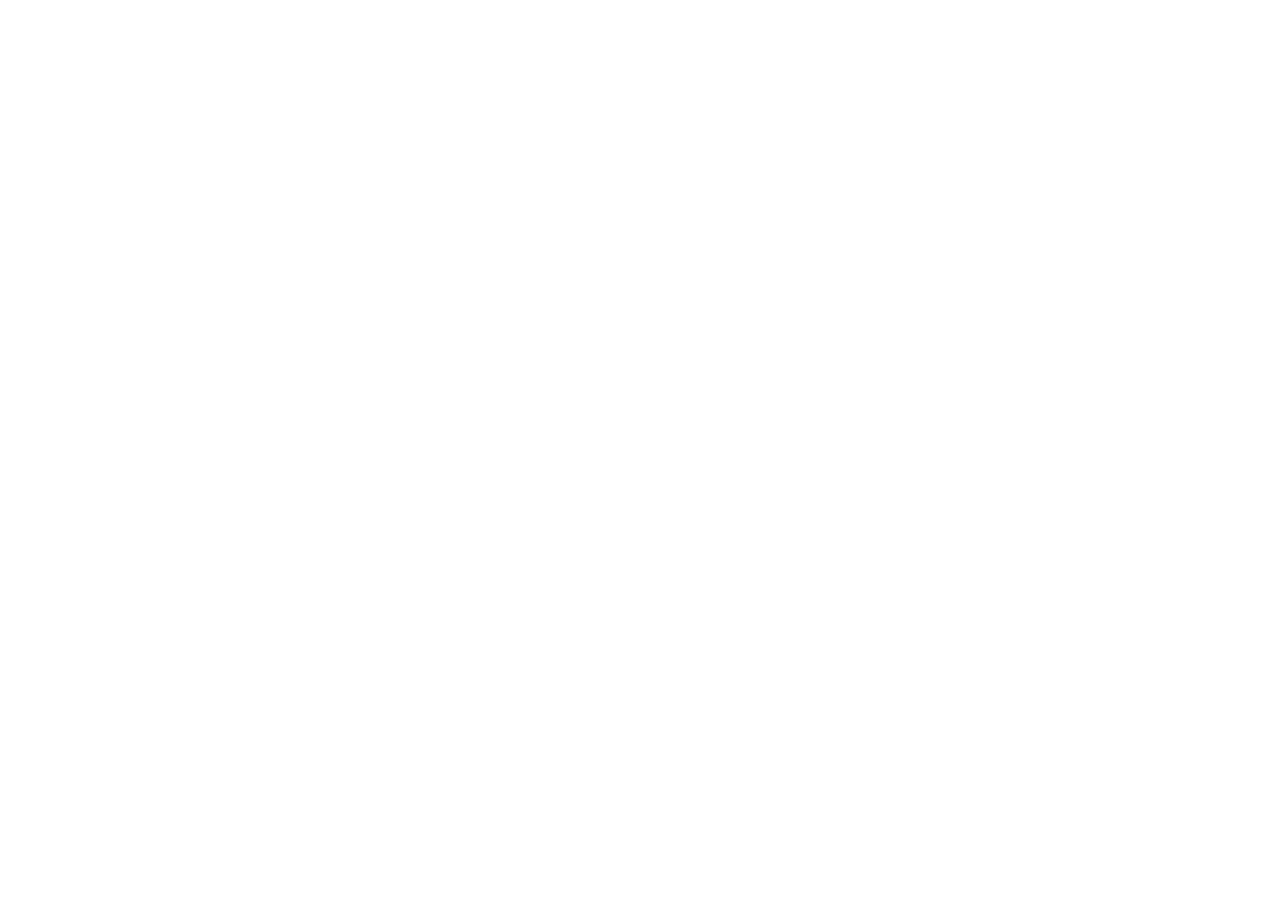
==== index.html @ 7948814c "Project setup" ====
<!DOCTYPE html>
<html lang="en">
<head>
    <meta charset="UTF-8">
    <meta name="viewport" content="width=device-width, initial-scale=1.0">
    <title>Future Developer</title>
</head>
<body>
   <header>

   </header> 
   <main>

   </main>
   <footer>
    
   </footer>
</body>
</html>
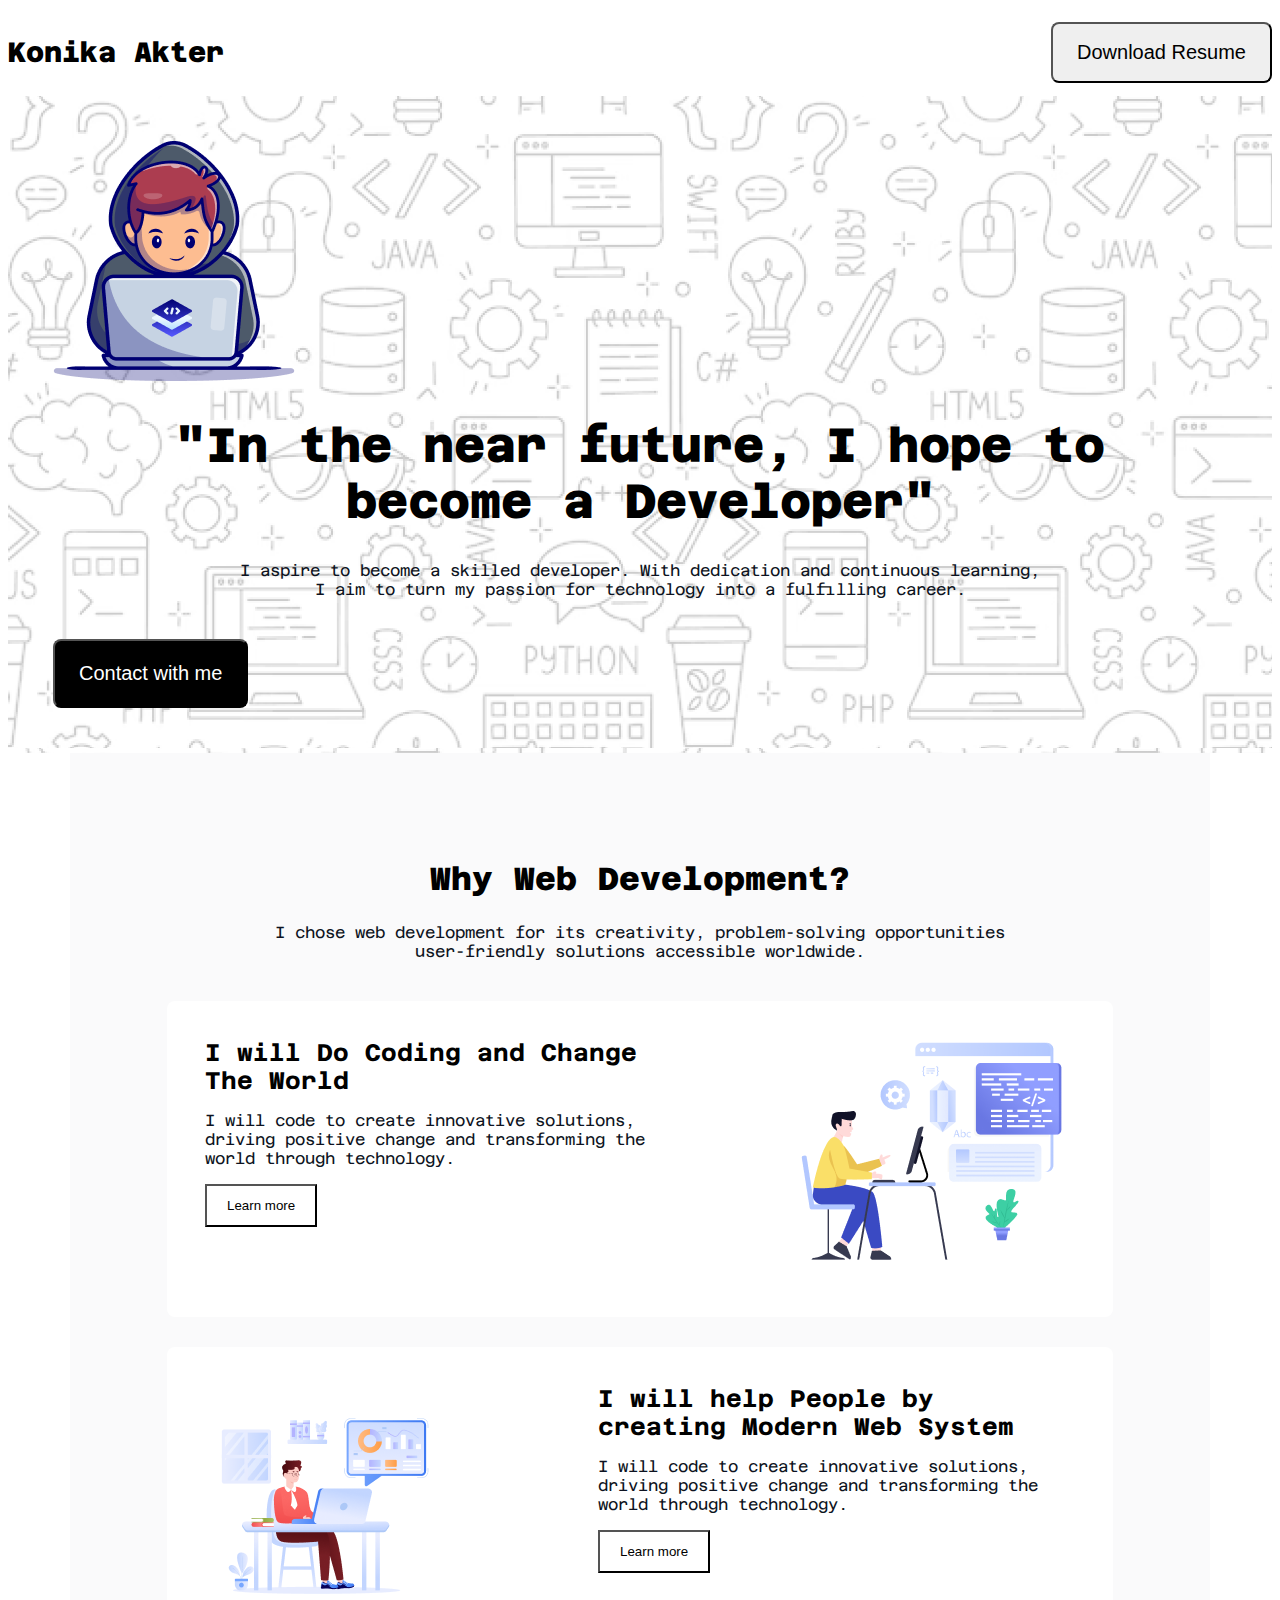
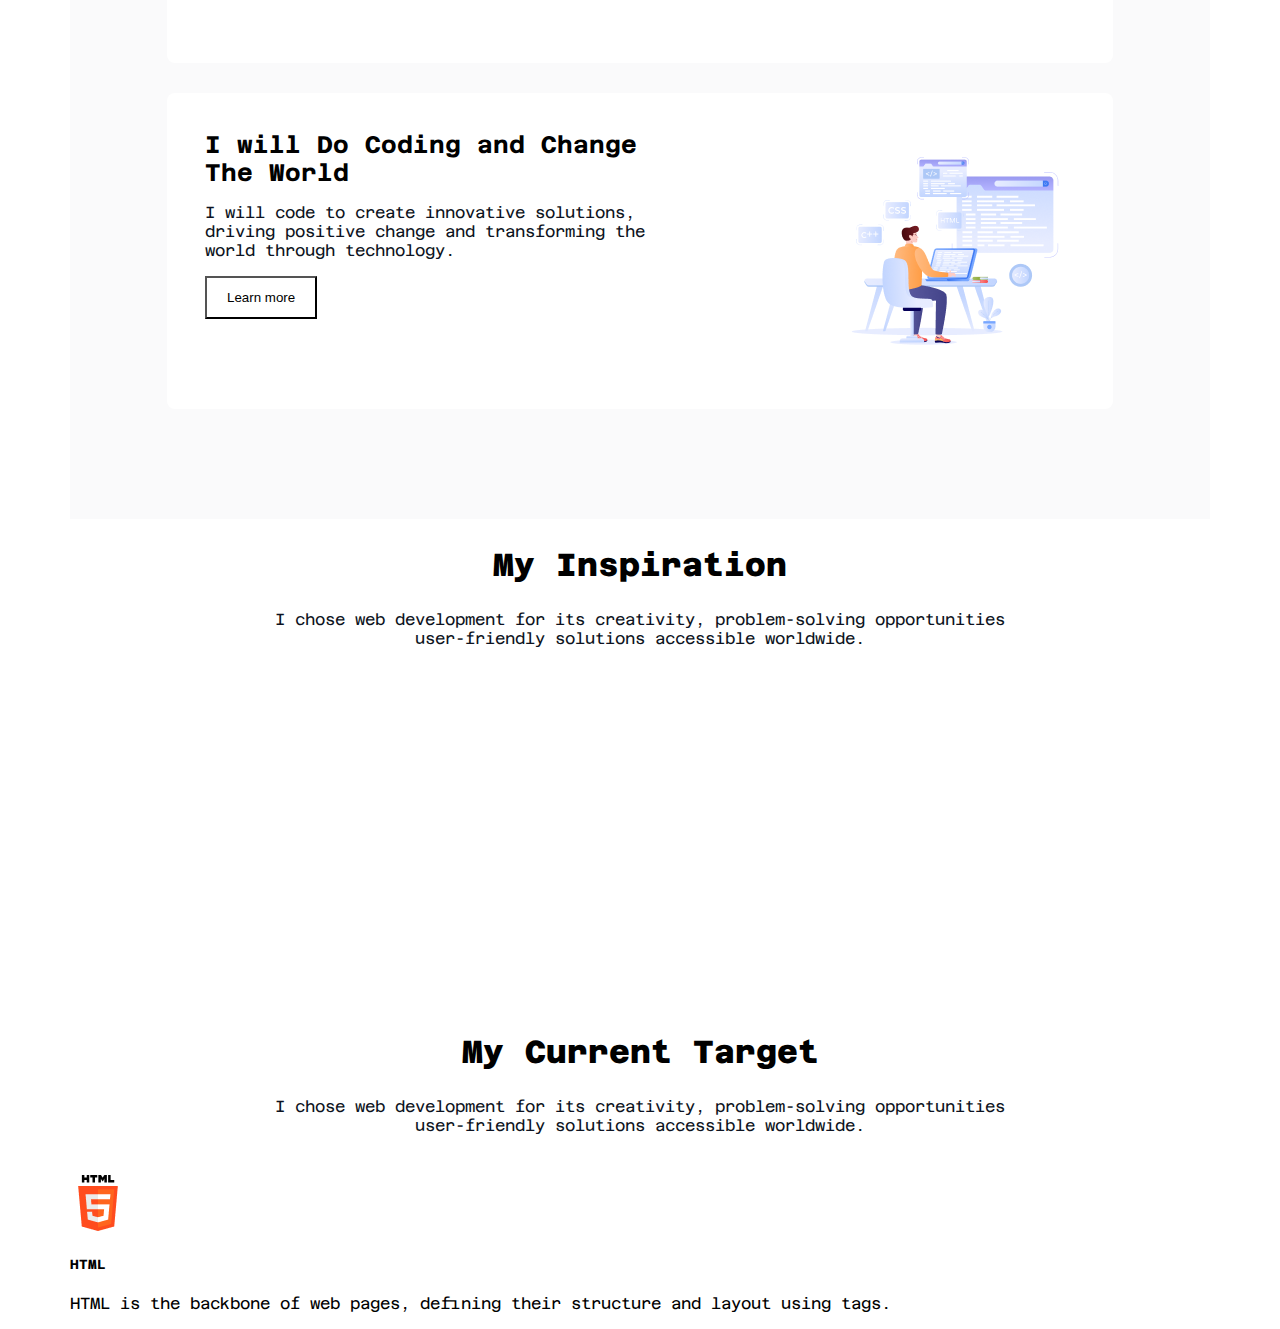
==== commit f7e6cff8: "banner,why web development and my inspiration section done" ====
--- a/index.html
+++ b/index.html
@@ -1,19 +1,89 @@
 <!DOCTYPE html>
 <html lang="en">
+
 <head>
     <meta charset="UTF-8">
     <meta name="viewport" content="width=device-width, initial-scale=1.0">
     <title>Future Developer</title>
+    <link rel="preconnect" href="https://fonts.googleapis.com">
+    <link rel="preconnect" href="https://fonts.gstatic.com" crossorigin>
+    <link href="https://fonts.googleapis.com/css2?family=Azeret+Mono:ital,wght@0,100..900;1,100..900&display=swap"
+        rel="stylesheet">
+    <link rel="stylesheet" href="styles/developer.css">
 </head>
-<body>
-   <header>
 
-   </header> 
-   <main>
+<body class="azeret-mono-normal">
+    <header>
+        <nav>
+          <h3 class="nav-title">Konika Akter</h3>
+          <button class="nav-btn">Download Resume</button>
+        </nav>
 
-   </main>
-   <footer>
-    
-   </footer>
+        <div class="banner">
+         <img src="assets/Group.png" alt="">
+         <h1 class="banner-title">"In the near future, I hope to <br> become a Developer"</h1>
+         <p class="description">I aspire to become a skilled developer. With dedication and continuous learning, <br> I aim to turn my passion for technology into a fulfilling career.</p>
+         <button class="banner-btn">Contact with me</button>
+        </div>
+    </header>
+    <main>
+         <!-- why web development -->
+          <div class="why-web-development">
+            <div>
+              <h2 class="heading">Why Web Development?</h2>
+            <p class="description">I chose web development for its creativity, problem-solving opportunities <br> user-friendly solutions accessible worldwide.</p>
+            </div>
+            
+              <div class="top">
+                <div class="about-development">
+                   <h6 class="title">I will Do Coding and Change The World</h6>
+                   <p class="detail">I will code to create innovative solutions, driving positive change and transforming the world through technology.</p>
+                   <button class="btn">Learn more</button>
+                </div>
+                <img src="assets/Layer_1.png" alt="">
+               </div>
+   
+               <div class="top">
+                 <img src="assets/Group 3.png" alt="">
+                 <div class="about-development">
+                    <h6 class="title">I will help People by creating Modern Web System</h6>
+                    <p class="detail">I will code to create innovative solutions, driving positive change and transforming the world through technology.</p>
+                    <button class="btn">Learn more</button>
+                 </div>
+                </div>
+                <div class="top">
+                 <div class="about-development">
+                    <h6 class="title">I will Do Coding and Change The World</h6>
+                    <p class="detail">I will code to create innovative solutions, driving positive change and transforming the world through technology.</p>
+                    <button class="btn">Learn more</button>
+                 </div>
+                 <img src="assets/Group 4.png" alt="">
+                </div>
+          </div>
+          <!--my inspiration  -->
+          <div>
+            <h2 class="heading">My Inspiration</h2>
+            <p class="description">I chose web development for its creativity, problem-solving opportunities <br> user-friendly solutions accessible worldwide.</p>
+             <div class="video">
+              <iframe width="560" height="315" src="https://www.youtube.com/embed/DGHn2uOAVCE?si=dmR646lLuH8YvxTo" title="YouTube video player" frameborder="0" allow="accelerometer; autoplay; clipboard-write; encrypted-media; gyroscope; picture-in-picture; web-share" referrerpolicy="strict-origin-when-cross-origin" allowfullscreen></iframe>
+             </div>
+          </div>
+          <!-- my current target -->
+           <div>
+            <h2 class="heading">My Current Target</h2>
+            <p class="description">I chose web development for its creativity, problem-solving opportunities <br> user-friendly solutions accessible worldwide.</p>
+            <div>
+              <div>
+                <img src="assets/html.png" alt="">
+                <h5>HTML</h5>
+                <p>HTML is the backbone of web pages, defining their structure and layout using tags.</p>
+              </div>
+            </div>
+           </div>
+    </main>
+    <footer>
+
+    </footer>
 </body>
+
 </html>--- a/styles/developer.css
+++ b/styles/developer.css
@@ -0,0 +1,100 @@
+.azeret-mono-normal {
+    font-family: "Azeret Mono", monospace;
+    font-optical-sizing: auto;
+    font-style: normal;
+  }
+
+/* nav */
+nav{
+  display: flex;  
+  align-items: center;
+  justify-content: space-between;
+  
+}
+.nav-title{
+font-size: 28px;
+font-weight: 800;
+}
+.nav-btn{
+    font-size: 20px;
+    padding: 17px 24px 17px 24px;
+    border-radius: 8px;
+}
+/* banner */
+.banner{
+    background-image: url("../assets/Hero-bg.png");
+    justify-items: center;
+    align-items: center;
+    padding: 45px;
+}
+.banner-title{
+    font-size: 48px;
+    font-weight: 800;
+    text-align: center;
+   
+}
+
+.banner-btn{
+    color:white ;
+    background-color: black;
+    font-size: 20px;
+    padding: 21px 24px 21px 24px;
+    border-radius: 8px;
+
+}
+/* main */
+main{
+    width: 1140px;
+    margin: 0 auto;
+}
+/* why web development */
+.why-web-development{
+    background-color:rgba(13, 19, 33, 0.02) ;
+    padding: 80px 97px 80px 97px;
+}
+.top{
+    background-color: white;
+    display: flex;
+    justify-content: space-between;
+    padding:38px ;
+    margin-bottom: 30px;
+    border-radius: 8px;
+   
+}
+.title{
+  font-size: 24px;  
+  font-weight: 700;
+  margin: 0;
+  padding: 0;
+}
+.detail{
+    font-size:16px ;
+    font-weight: 400;
+    color:rgb(13, 19, 33) ;
+}
+.about-development{
+    max-width: 477px;
+
+}
+.btn{
+    padding:12px 20px ;
+    background-color: white;
+}
+.video{
+   text-align: center;
+}
+/* my current target */
+
+/* common */
+.heading{
+   font-size: 32px; 
+   font-weight: 800;
+   text-align: center;
+}
+.description{
+    text-align: center;
+    font-size: 16px;
+    font-weight: 400;
+    color:rgb(13, 19, 33) ;
+    margin-bottom: 40px;
+}
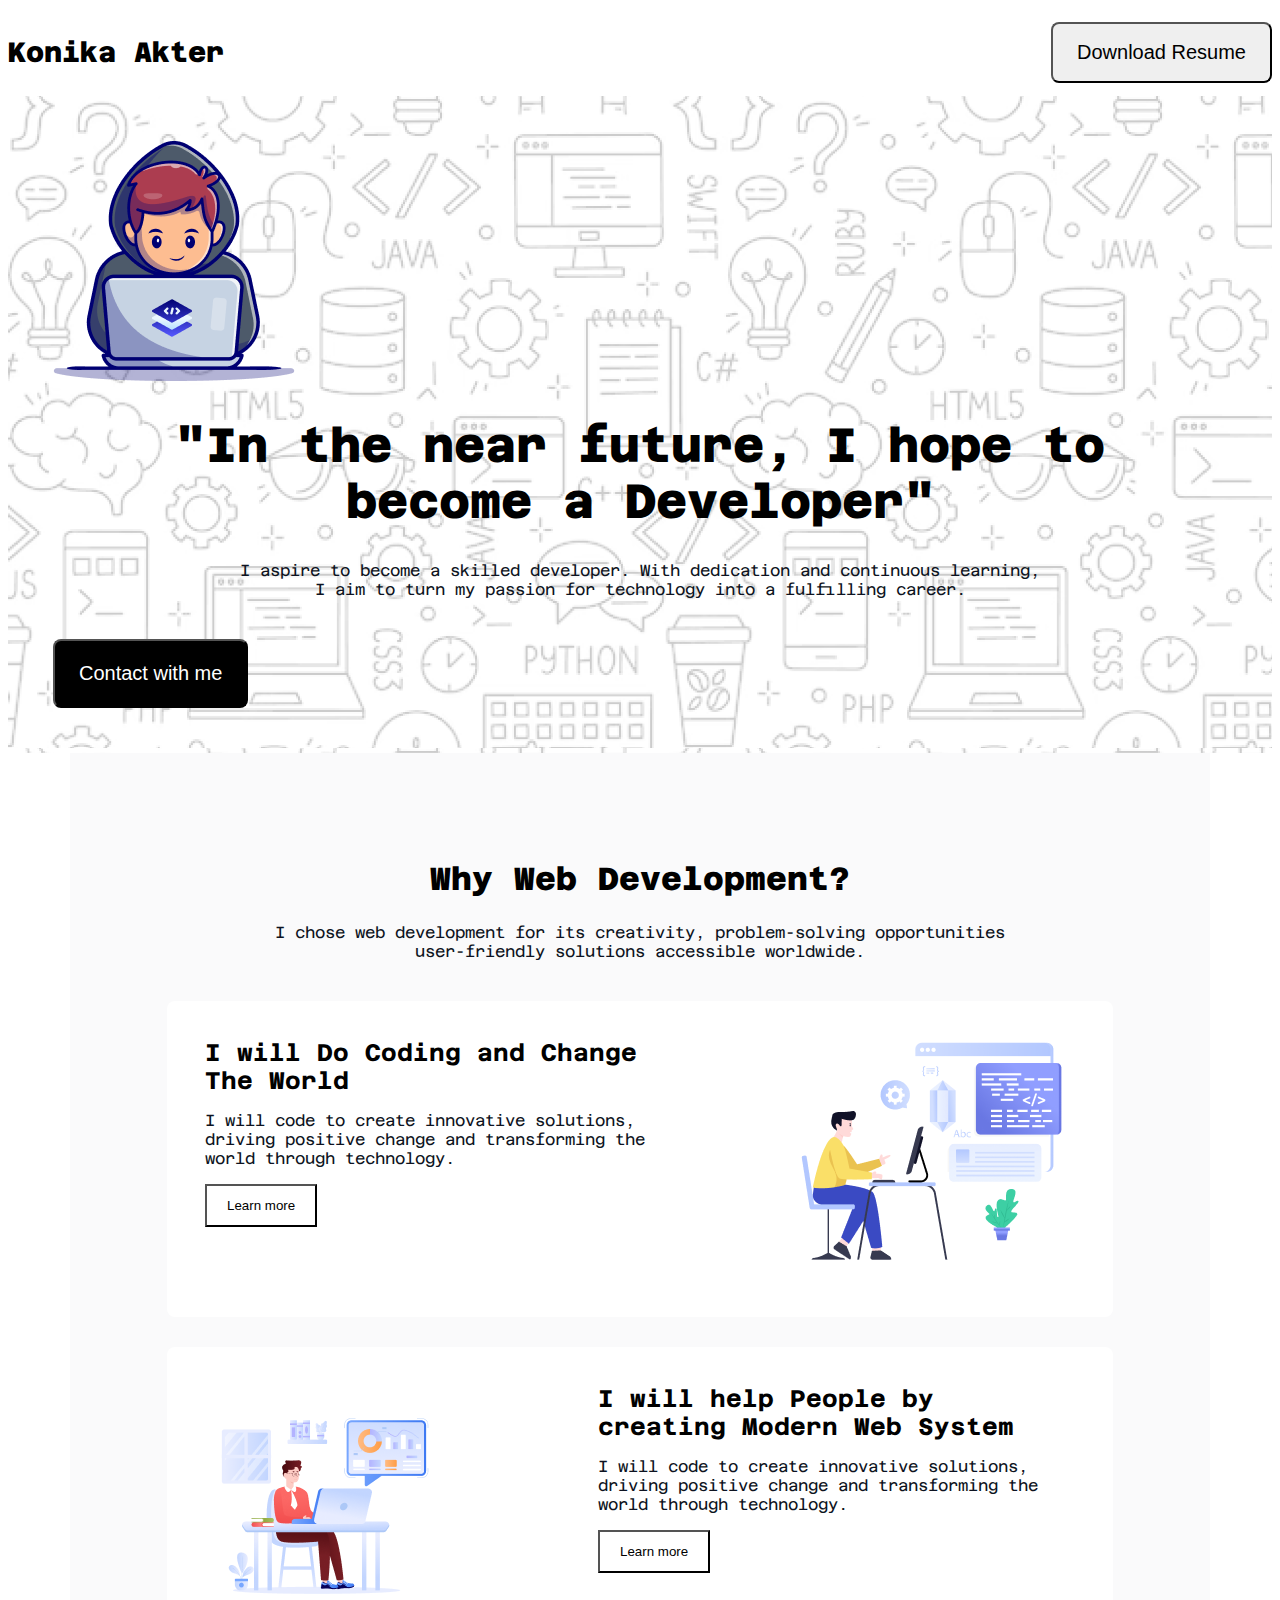
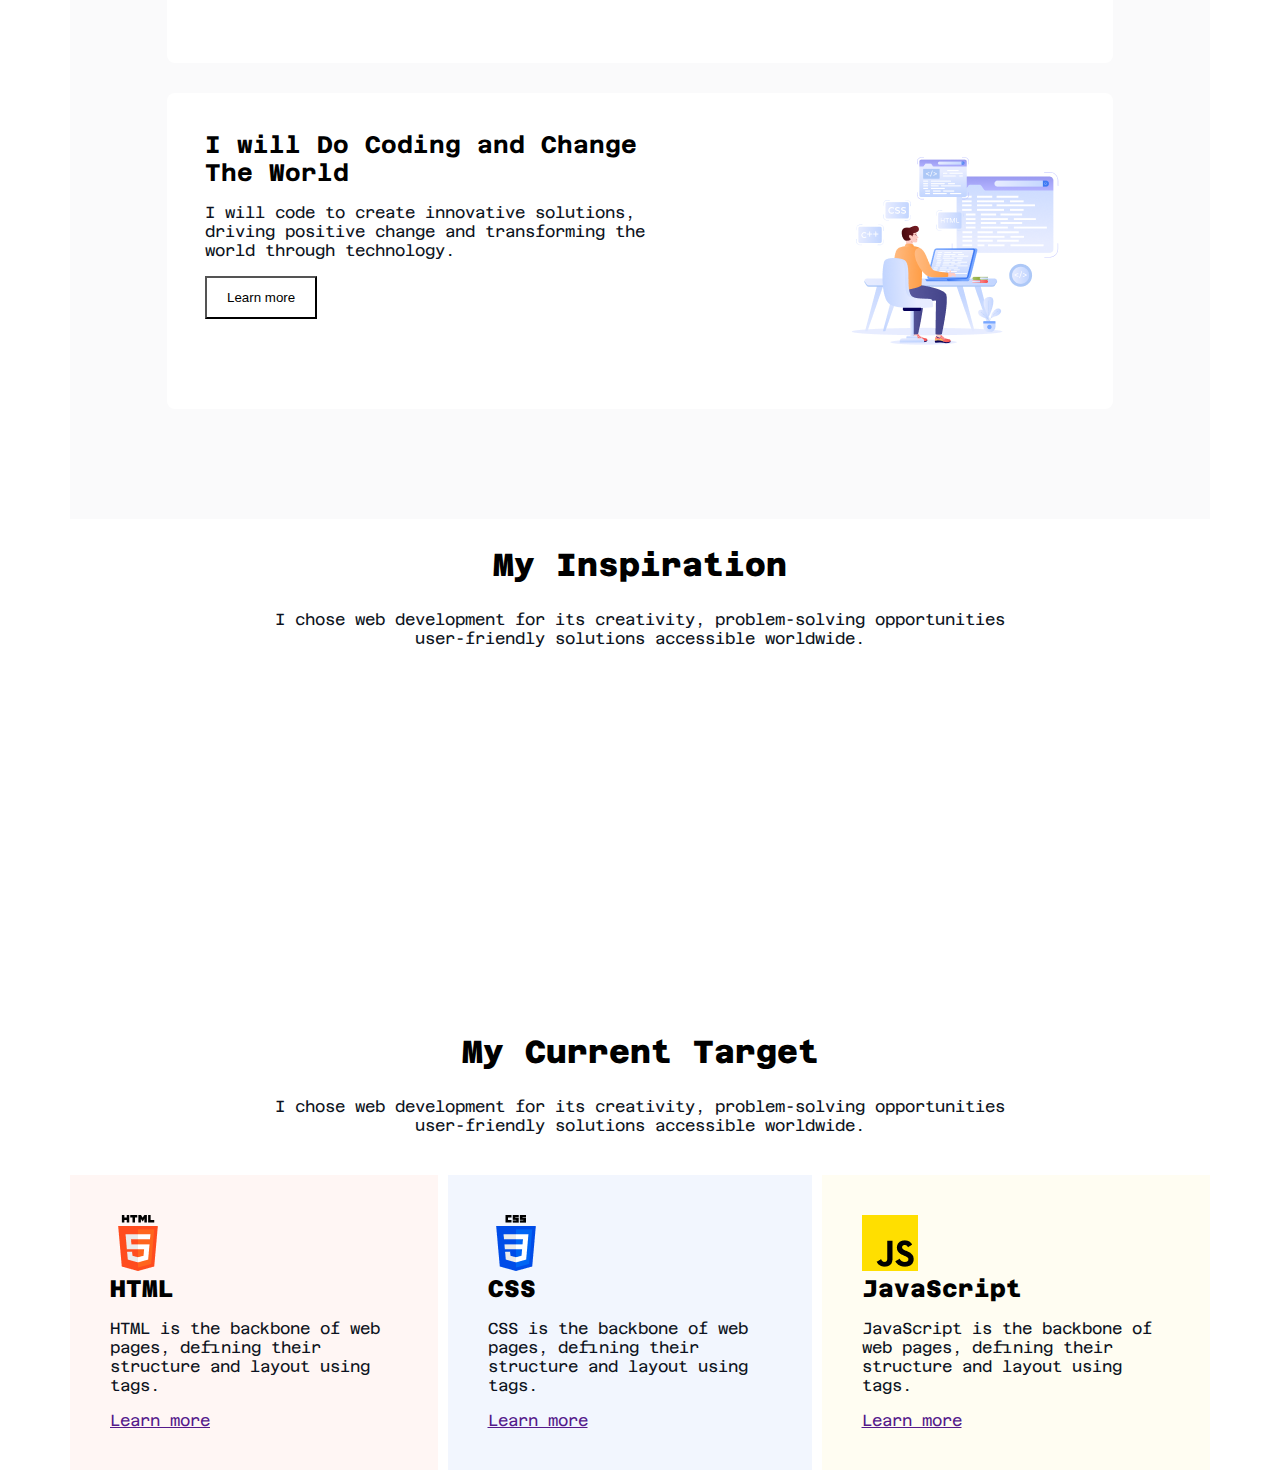
==== commit ff024b96: "my current target done" ====
--- a/index.html
+++ b/index.html
@@ -23,7 +23,7 @@
          <img src="assets/Group.png" alt="">
          <h1 class="banner-title">"In the near future, I hope to <br> become a Developer"</h1>
          <p class="description">I aspire to become a skilled developer. With dedication and continuous learning, <br> I aim to turn my passion for technology into a fulfilling career.</p>
-         <button class="banner-btn">Contact with me</button>
+        <a href=""> <button class="banner-btn">Contact with me</button></a>
         </div>
     </header>
     <main>
@@ -38,7 +38,7 @@
                 <div class="about-development">
                    <h6 class="title">I will Do Coding and Change The World</h6>
                    <p class="detail">I will code to create innovative solutions, driving positive change and transforming the world through technology.</p>
-                   <button class="btn">Learn more</button>
+                  <a href=""><button class="btn">Learn more</button></a>
                 </div>
                 <img src="assets/Layer_1.png" alt="">
                </div>
@@ -48,14 +48,14 @@
                  <div class="about-development">
                     <h6 class="title">I will help People by creating Modern Web System</h6>
                     <p class="detail">I will code to create innovative solutions, driving positive change and transforming the world through technology.</p>
-                    <button class="btn">Learn more</button>
+                    <a href=""><button class="btn">Learn more</button></a>
                  </div>
                 </div>
                 <div class="top">
                  <div class="about-development">
                     <h6 class="title">I will Do Coding and Change The World</h6>
                     <p class="detail">I will code to create innovative solutions, driving positive change and transforming the world through technology.</p>
-                    <button class="btn">Learn more</button>
+                   <a href=""><button class="btn">Learn more</button></a>
                  </div>
                  <img src="assets/Group 4.png" alt="">
                 </div>
@@ -69,14 +69,27 @@
              </div>
           </div>
           <!-- my current target -->
-           <div>
+           <div >
             <h2 class="heading">My Current Target</h2>
             <p class="description">I chose web development for its creativity, problem-solving opportunities <br> user-friendly solutions accessible worldwide.</p>
-            <div>
-              <div>
+            <div class="current-target">
+              <div class="card1">
                 <img src="assets/html.png" alt="">
-                <h5>HTML</h5>
-                <p>HTML is the backbone of web pages, defining their structure and layout using tags.</p>
+                <h5 class="card-title">HTML</h5>
+                <p class="card-detail">HTML is the backbone of web pages, defining their structure and layout using tags.</p>
+                <a href="">Learn more</a>
+              </div>
+              <div class="card2">
+                <img src="assets/css.png" alt="">
+                <h5 class="card-title">CSS</h5>
+                <p class="card-detail">CSS is the backbone of web pages, defining their structure and layout using tags.</p>
+                <a href="">Learn more</a>
+              </div>
+              <div class="card3">
+                <img src="assets/js.png" alt="">
+                <h5 class="card-title">JavaScript</h5>
+                <p class="card-detail">JavaScript is the backbone of web pages, defining their structure and layout using tags.</p>
+                <a href="">Learn more</a>
               </div>
             </div>
            </div>
--- a/styles/developer.css
+++ b/styles/developer.css
@@ -84,7 +84,34 @@
    text-align: center;
 }
 /* my current target */
-
+.current-target{
+    display: flex; 
+}
+.card1{
+    background-color:rgba(255, 76, 30, 0.05);
+    padding: 40px;
+    margin-right: 10px;
+}
+.card2{
+    background-color:rgba(0, 76, 232, 0.05) ;
+    padding: 40px;
+    margin-right: 10px;
+}
+.card3{
+    background-color:rgba(255, 223, 0, 0.05) ;
+    padding: 40px;
+}
+.card-title{
+    font-size:24px ;
+    font-weight: 800;
+    margin: 0;
+    padding: 0;
+}
+.card-detail{
+    font-size:16px ;
+    font-weight: 400;
+    color: rgb(13, 19, 33);
+}
 /* common */
 .heading{
    font-size: 32px; 
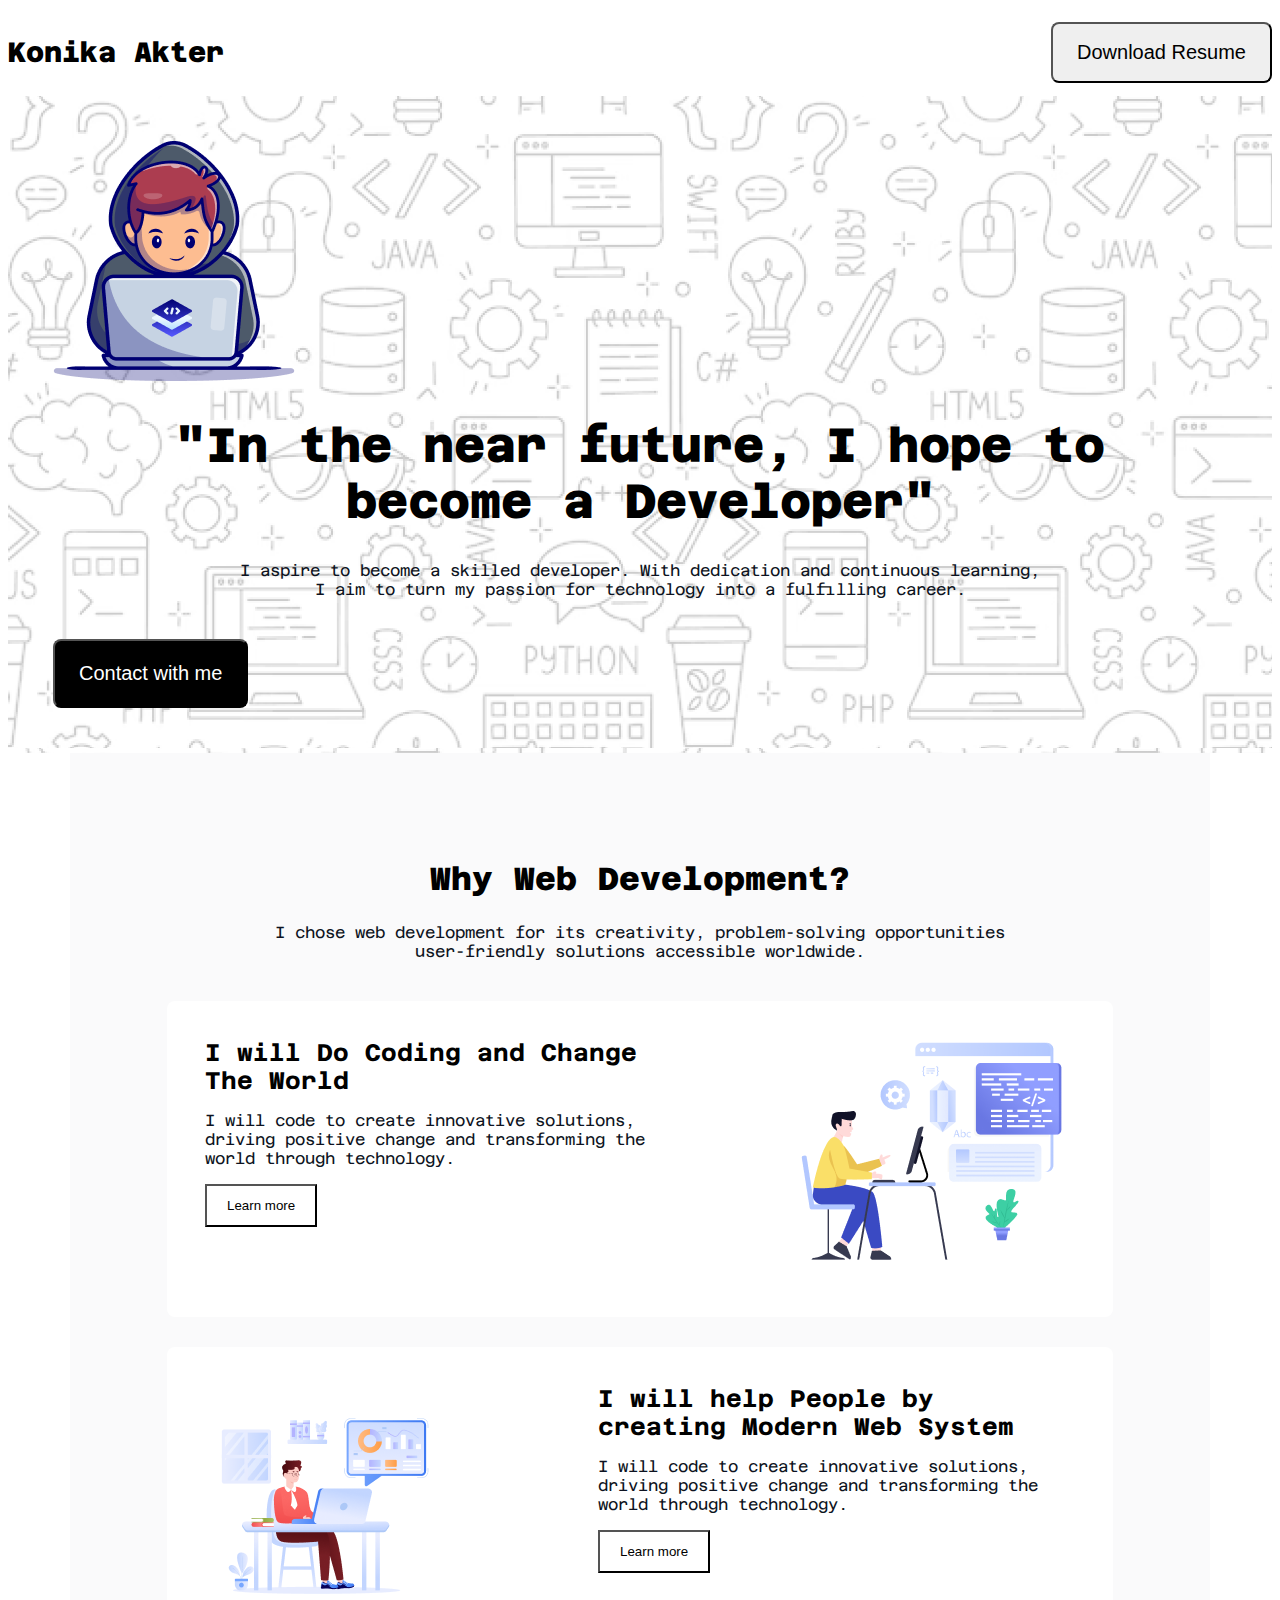
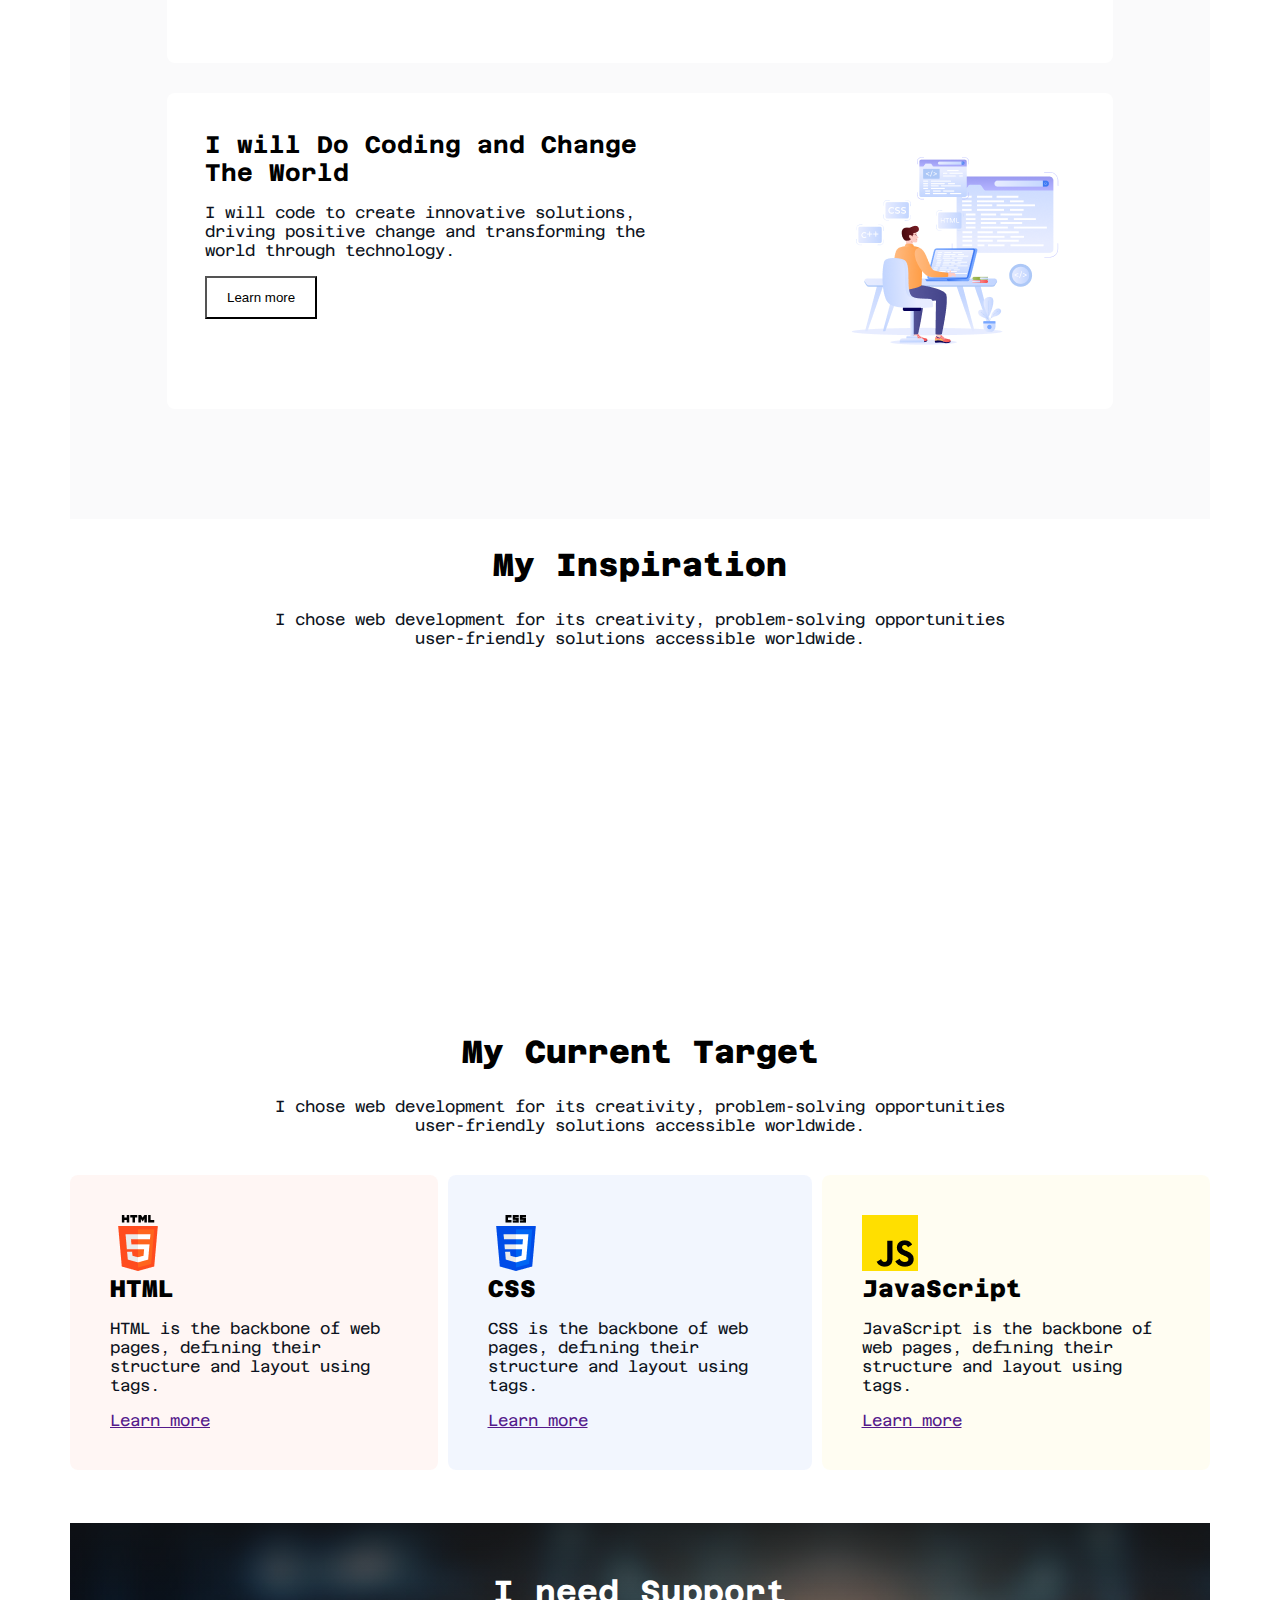
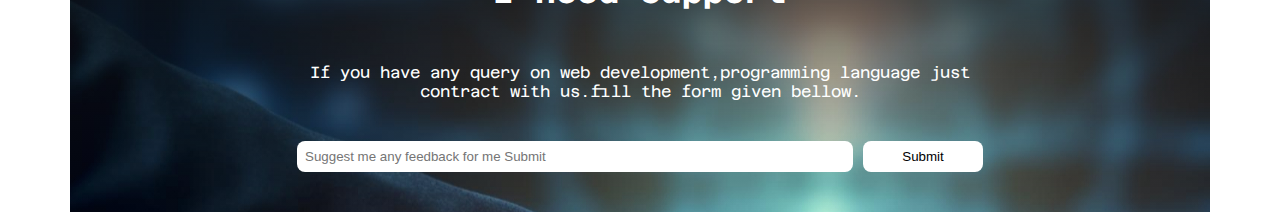
==== commit 47129faa: "need support done" ====
--- a/index.html
+++ b/index.html
@@ -23,7 +23,8 @@
          <img src="assets/Group.png" alt="">
          <h1 class="banner-title">"In the near future, I hope to <br> become a Developer"</h1>
          <p class="description">I aspire to become a skilled developer. With dedication and continuous learning, <br> I aim to turn my passion for technology into a fulfilling career.</p>
-        <a href=""> <button class="banner-btn">Contact with me</button></a>
+        <a href="#my-current-target"><button class="banner-btn">Contact with me</button></a>
+
         </div>
     </header>
     <main>
@@ -69,7 +70,7 @@
              </div>
           </div>
           <!-- my current target -->
-           <div >
+           <div>
             <h2 class="heading">My Current Target</h2>
             <p class="description">I chose web development for its creativity, problem-solving opportunities <br> user-friendly solutions accessible worldwide.</p>
             <div class="current-target">
@@ -93,6 +94,14 @@
               </div>
             </div>
            </div>
+           <div class="need-support">
+            <h5 class="support-title">I need Support</h5>
+            <p class="support-description">If you have any query on web development,programming language just <br>contract with us.fill the form given bellow.</p>
+            <div class="form">
+              <input class="input" type="text" placeholder="Suggest me any feedback for me Submit">
+              <input class="submit" type="submit">
+            </div>
+           </div>
     </main>
     <footer>
 
--- a/styles/developer.css
+++ b/styles/developer.css
@@ -22,7 +22,7 @@
 }
 /* banner */
 .banner{
-    background-image: url("../assets/Hero-bg.png");
+    background-image:url("../assets/Hero-bg.png");
     justify-items: center;
     align-items: center;
     padding: 45px;
@@ -91,15 +91,18 @@
     background-color:rgba(255, 76, 30, 0.05);
     padding: 40px;
     margin-right: 10px;
+    border-radius: 8px;
 }
 .card2{
     background-color:rgba(0, 76, 232, 0.05) ;
     padding: 40px;
     margin-right: 10px;
+    border-radius: 8px;
 }
 .card3{
     background-color:rgba(255, 223, 0, 0.05) ;
     padding: 40px;
+    border-radius: 8px;
 }
 .card-title{
     font-size:24px ;
@@ -111,6 +114,43 @@
     font-size:16px ;
     font-weight: 400;
     color: rgb(13, 19, 33);
+}
+/* need support */
+.need-support{
+    background-image:linear-gradient(180.00deg, rgb(16, 16, 16)-19.5%, rgba(16, 16, 16, 0)100%), url("../assets/handshake.jpg");
+}
+.support-title{
+    font-size: 32px;
+    font-weight: 700;
+    color: white;
+    text-align: center;
+    padding-top: 50px;
+  
+}
+.support-description{
+    text-align: center;
+    font-size: 16px;
+    font-weight: 400;
+    color:white ;
+    margin-bottom: 40px;
+}
+.form{
+    text-align: center;
+    padding-bottom: 40px;
+    
+}
+.input{
+    width: 540px;
+    padding: 8px;
+    border-radius: 8px;
+    border: none;
+}
+.submit{
+    width: 120px;
+    padding: 8px;
+    border-radius:8px ;
+    background-color: white;
+    border: none;
 }
 /* common */
 .heading{
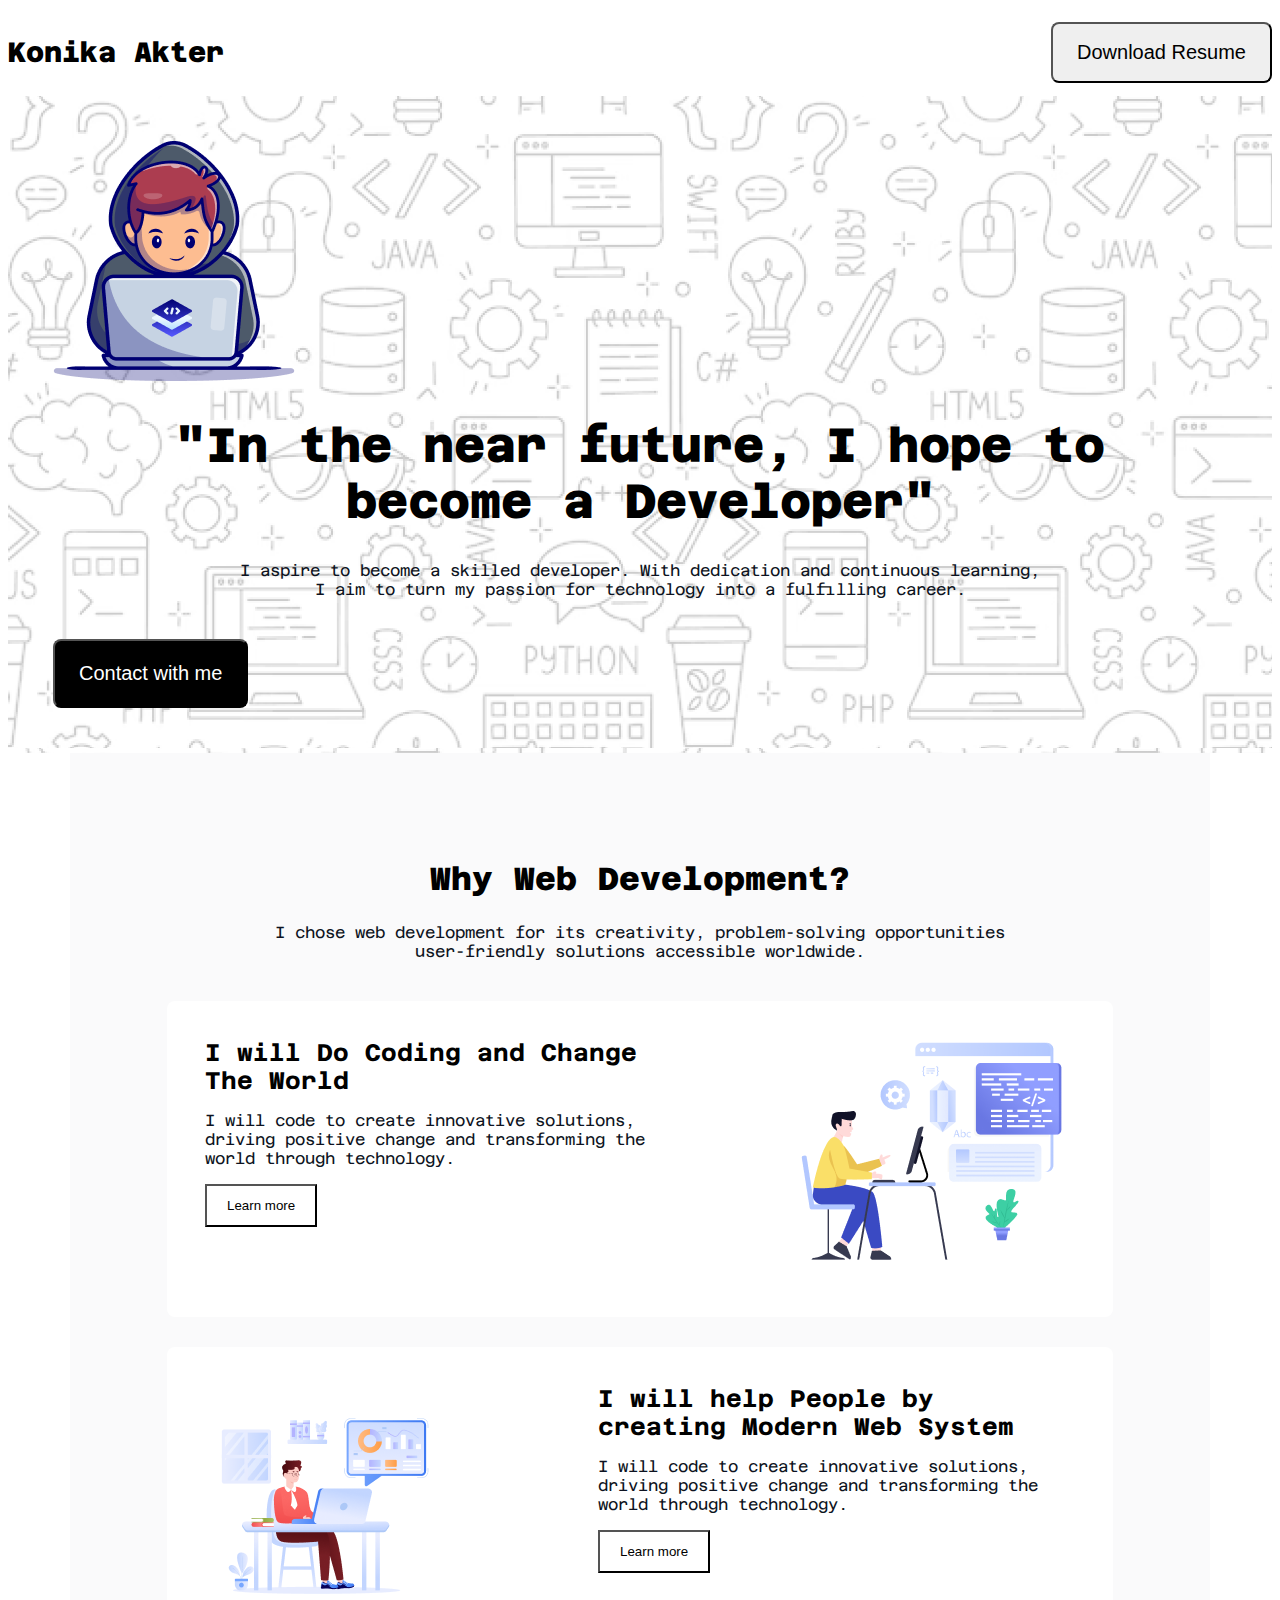
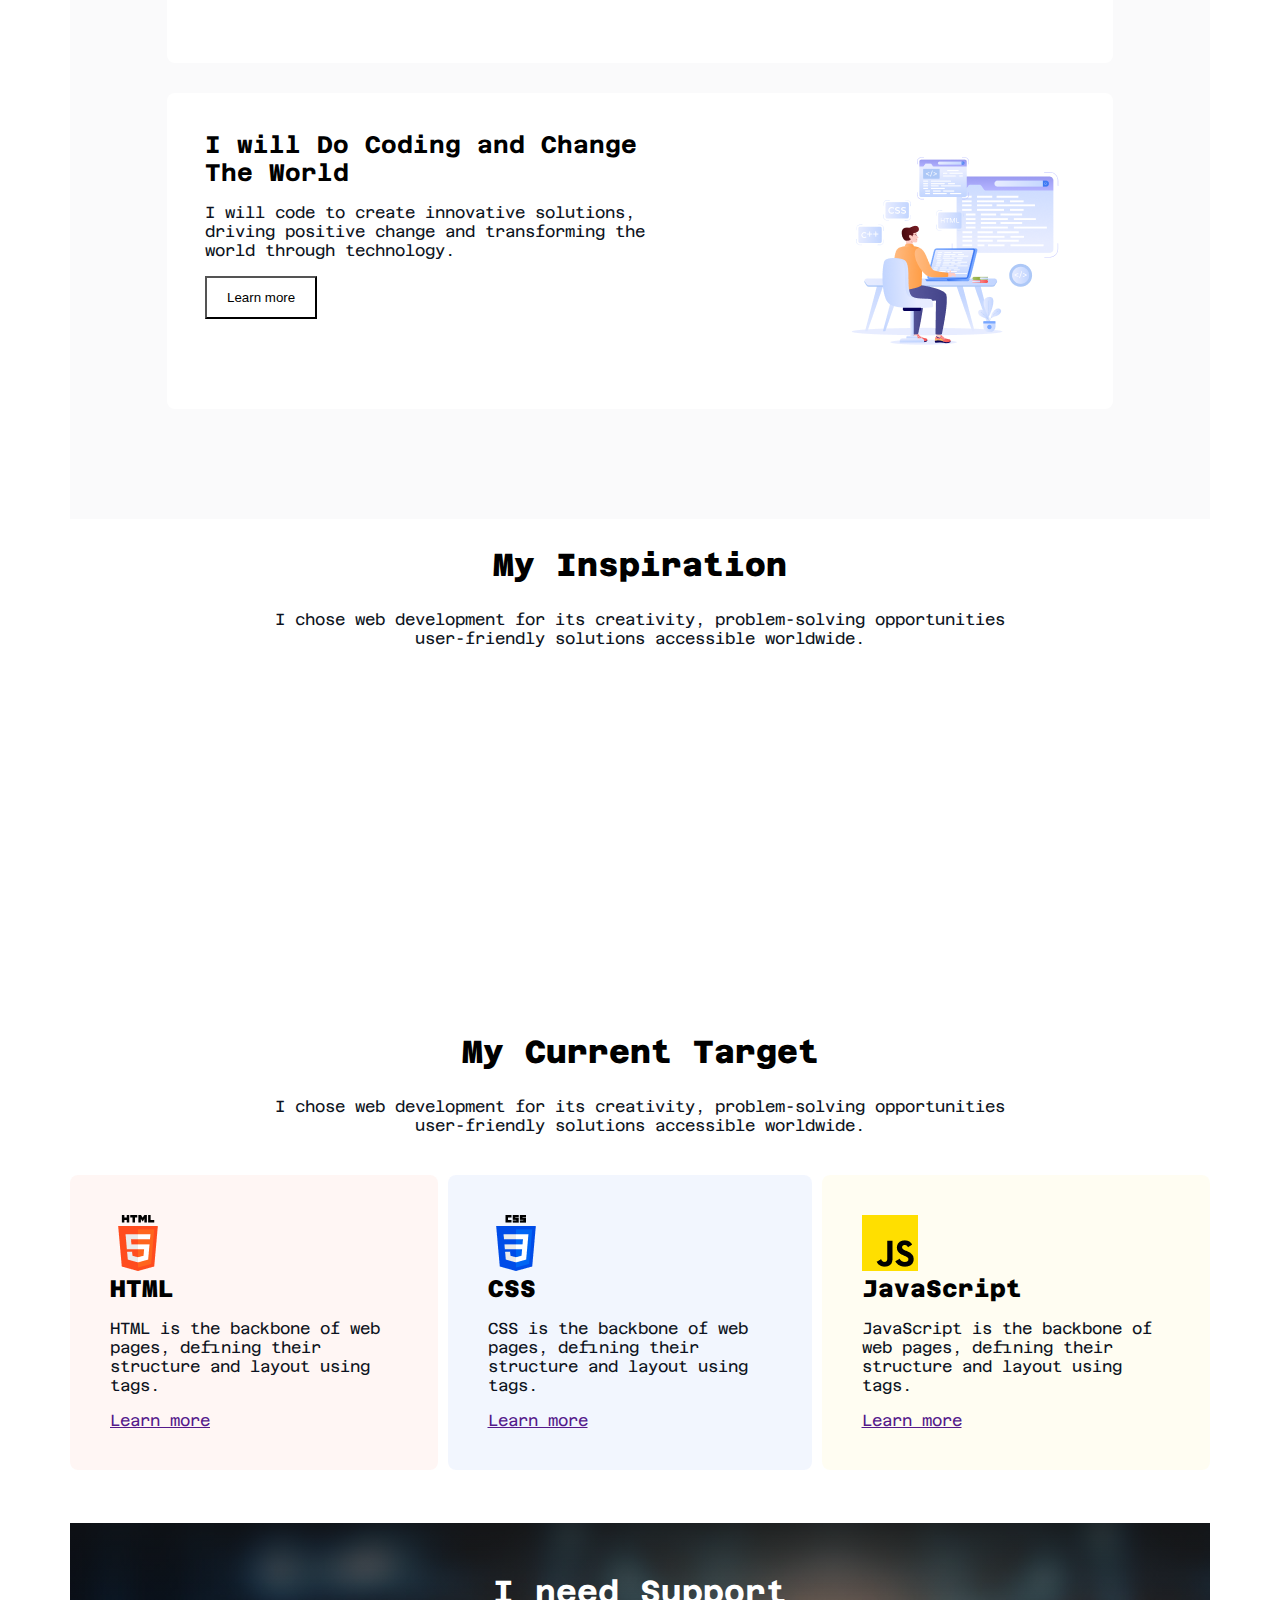
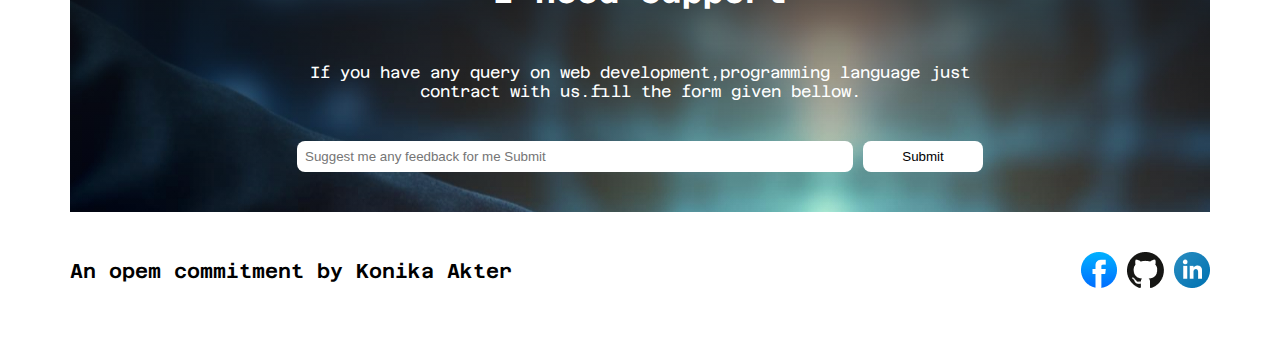
==== commit 85e0da6a: "footer and challenge part" ====
--- a/index.html
+++ b/index.html
@@ -23,7 +23,7 @@
          <img src="assets/Group.png" alt="">
          <h1 class="banner-title">"In the near future, I hope to <br> become a Developer"</h1>
          <p class="description">I aspire to become a skilled developer. With dedication and continuous learning, <br> I aim to turn my passion for technology into a fulfilling career.</p>
-        <a href="#my-current-target"><button class="banner-btn">Contact with me</button></a>
+        <a href="#footer"><button class="banner-btn">Contact with me</button></a>
 
         </div>
     </header>
@@ -103,8 +103,13 @@
             </div>
            </div>
     </main>
-    <footer>
-
+    <footer id="footer">
+      <h6 class="footer-title">An opem commitment by Konika Akter</h6>
+      <div class="footer-img">
+        <a href="/facebook.html"><img src="/assets/facebook.png" alt=""></a>
+        <a href="/github.html"><img src="/assets/github.png" alt=""></a>
+        <a href="/linkdin.html"><img src="/assets/linkedin-icon 1.png" alt=""></a>
+      </div>
     </footer>
 </body>
 
--- a/styles/developer.css
+++ b/styles/developer.css
@@ -152,6 +152,23 @@
     background-color: white;
     border: none;
 }
+/* footer */
+footer{
+    width: 1140px;
+    margin: 0 auto;
+}
+.footer-title{
+    font-size: 20px;
+    font-weight: 600;
+}
+.footer-img{
+    margin-top: 40px;
+}
+#footer{
+    display: flex;
+    justify-content: space-between;
+}
+
 /* common */
 .heading{
    font-size: 32px; 
